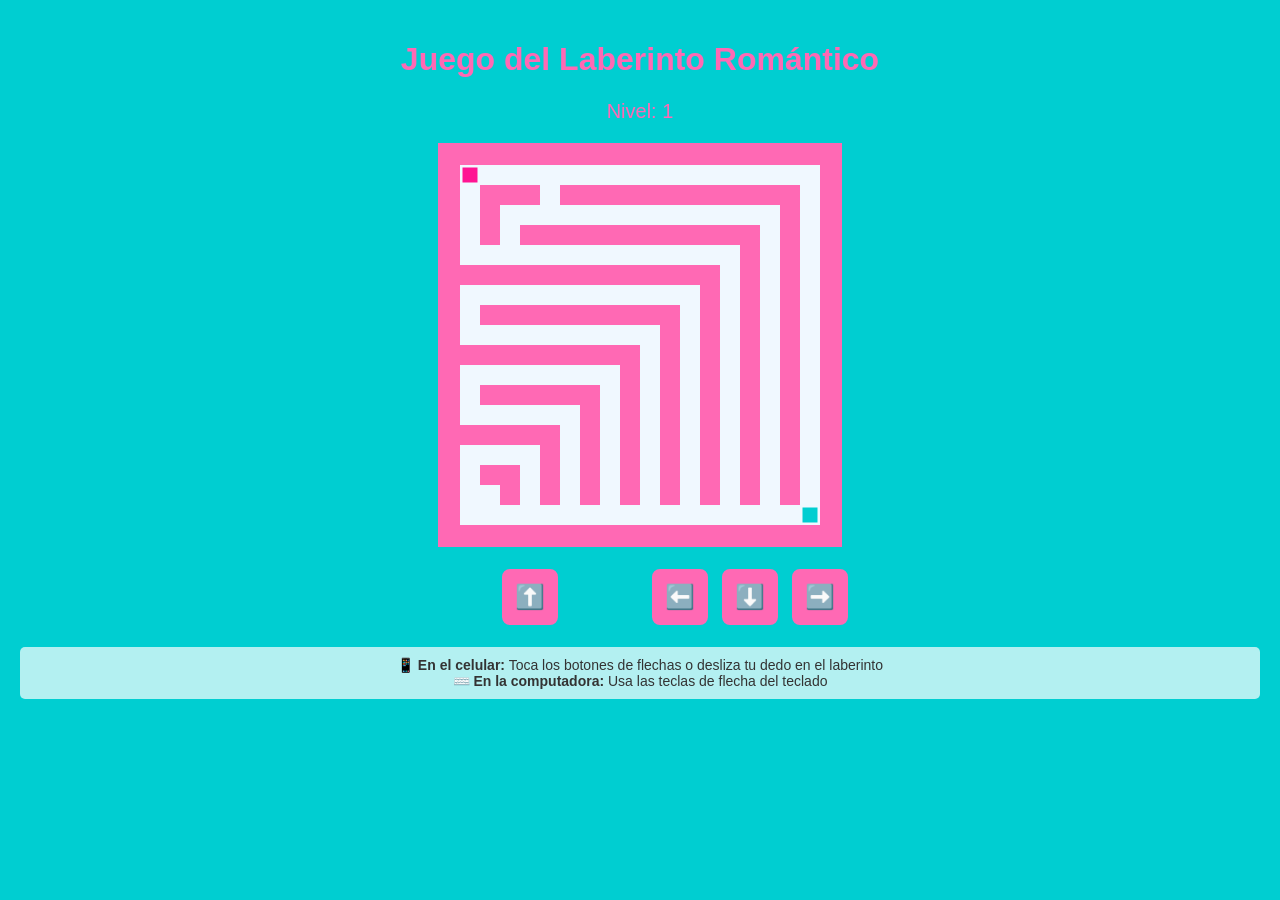
==== index.html @ 32aae43f "Agregar controles táctiles y gestos de swipe para móviles" ====
<!DOCTYPE html>
<html lang="es">
<head>
    <meta charset="UTF-8">
    <meta name="viewport" content="width=device-width, initial-scale=1.0">
    <title>Juego del Laberinto Romántico</title>
    <style>
        body {
            font-family: Arial, sans-serif;
            background-color: #00CED1; /* Turquesa */
            color: #FF69B4; /* Rosa */
            text-align: center;
            margin: 0;
            padding: 20px;
        }
        canvas {
            border: 2px solid #FF69B4; /* Rosa */
            background-color: #F0F8FF; /* Azul claro para contraste */
            display: block;
            margin: 20px auto;
            touch-action: none;
        }
        #message {
            display: none;
            position: fixed;
            top: 50%;
            left: 50%;
            transform: translate(-50%, -50%);
            background-color: #FF69B4; /* Rosa */
            color: #00CED1; /* Turquesa */
            padding: 40px;
            border-radius: 10px;
            font-size: 28px;
            z-index: 10;
            box-shadow: 0 0 20px rgba(0, 0, 0, 0.3);
        }
        #level {
            font-size: 20px;
            margin-bottom: 10px;
        }
        #controls {
            display: flex;
            justify-content: center;
            gap: 10px;
            margin-top: 20px;
            flex-wrap: wrap;
        }
        button {
            width: 60px;
            height: 60px;
            font-size: 24px;
            background-color: #FF69B4;
            color: #00CED1;
            border: 2px solid #00CED1;
            border-radius: 10px;
            cursor: pointer;
            font-weight: bold;
            transition: all 0.2s;
        }
        button:active {
            background-color: #FF1493;
            transform: scale(0.95);
        }
        button:hover {
            background-color: #FF1493;
        }
        .spacer {
            width: 60px;
        }
        #instructions {
            font-size: 14px;
            margin-top: 20px;
            color: #333;
            background-color: rgba(255, 255, 255, 0.7);
            padding: 10px;
            border-radius: 5px;
        }
    </style>
</head>
<body>
    <h1>Juego del Laberinto Romántico</h1>
    <div id="level">Nivel: 1</div>
    <canvas id="mazeCanvas" width="400" height="400"></canvas>
    
    <div id="controls">
        <div class="spacer"></div>
        <button id="upBtn">⬆️</button>
        <div class="spacer"></div>
        <br>
        <button id="leftBtn">⬅️</button>
        <button id="downBtn">⬇️</button>
        <button id="rightBtn">➡️</button>
    </div>
    
    <div id="instructions">
        📱 <strong>En el celular:</strong> Toca los botones de flechas o desliza tu dedo en el laberinto<br>
        ⌨️ <strong>En la computadora:</strong> Usa las teclas de flecha del teclado
    </div>
    
    <div id="message">¿Quieres ser mi enamorada?</div>

    <script>
        const canvas = document.getElementById('mazeCanvas');
        const ctx = canvas.getContext('2d');
        const levelDisplay = document.getElementById('level');
        const message = document.getElementById('message');

        const cellSize = 20;
        const playerSize = 15;
        let currentLevel = 0;
        let player = { x: 1, y: 1 };
        let goal = { x: 18, y: 18 };

        // Definir los laberintos (1 = pared, 0 = camino)
        const mazes = [
            // Nivel 1
            [
                [1,1,1,1,1,1,1,1,1,1,1,1,1,1,1,1,1,1,1,1],
                [1,0,0,0,0,0,0,0,0,0,0,0,0,0,0,0,0,0,0,1],
                [1,0,1,1,1,0,1,1,1,1,1,1,1,1,1,1,1,1,0,1],
                [1,0,1,0,0,0,0,0,0,0,0,0,0,0,0,0,0,1,0,1],
                [1,0,1,0,1,1,1,1,1,1,1,1,1,1,1,1,0,1,0,1],
                [1,0,0,0,0,0,0,0,0,0,0,0,0,0,0,1,0,1,0,1],
                [1,1,1,1,1,1,1,1,1,1,1,1,1,1,0,1,0,1,0,1],
                [1,0,0,0,0,0,0,0,0,0,0,0,0,1,0,1,0,1,0,1],
                [1,0,1,1,1,1,1,1,1,1,1,1,0,1,0,1,0,1,0,1],
                [1,0,0,0,0,0,0,0,0,0,0,1,0,1,0,1,0,1,0,1],
                [1,1,1,1,1,1,1,1,1,1,0,1,0,1,0,1,0,1,0,1],
                [1,0,0,0,0,0,0,0,0,1,0,1,0,1,0,1,0,1,0,1],
                [1,0,1,1,1,1,1,1,0,1,0,1,0,1,0,1,0,1,0,1],
                [1,0,0,0,0,0,0,1,0,1,0,1,0,1,0,1,0,1,0,1],
                [1,1,1,1,1,1,0,1,0,1,0,1,0,1,0,1,0,1,0,1],
                [1,0,0,0,0,1,0,1,0,1,0,1,0,1,0,1,0,1,0,1],
                [1,0,1,1,0,1,0,1,0,1,0,1,0,1,0,1,0,1,0,1],
                [1,0,0,1,0,1,0,1,0,1,0,1,0,1,0,1,0,1,0,1],
                [1,0,0,0,0,0,0,0,0,0,0,0,0,0,0,0,0,0,0,1],
                [1,1,1,1,1,1,1,1,1,1,1,1,1,1,1,1,1,1,1,1]
            ],
            // Nivel 2 (simplificado, puedes agregar más complejos)
            [
                [1,1,1,1,1,1,1,1,1,1,1,1,1,1,1,1,1,1,1,1],
                [1,0,0,0,0,0,0,0,0,0,0,0,0,0,0,0,0,0,0,1],
                [1,0,1,1,1,1,1,1,1,1,1,1,1,1,1,1,1,1,0,1],
                [1,0,0,0,0,0,0,0,0,0,0,0,0,0,0,0,0,1,0,1],
                [1,1,1,1,1,1,1,1,1,1,1,1,1,1,1,1,0,1,0,1],
                [1,0,0,0,0,0,0,0,0,0,0,0,0,0,0,1,0,1,0,1],
                [1,0,1,1,1,1,1,1,1,1,1,1,1,1,0,1,0,1,0,1],
                [1,0,0,0,0,0,0,0,0,0,0,0,0,1,0,1,0,1,0,1],
                [1,1,1,1,1,1,1,1,1,1,1,1,0,1,0,1,0,1,0,1],
                [1,0,0,0,0,0,0,0,0,0,0,1,0,1,0,1,0,1,0,1],
                [1,0,1,1,1,1,1,1,1,1,0,1,0,1,0,1,0,1,0,1],
                [1,0,0,0,0,0,0,0,0,1,0,1,0,1,0,1,0,1,0,1],
                [1,1,1,1,1,1,1,1,0,1,0,1,0,1,0,1,0,1,0,1],
                [1,0,0,0,0,0,0,1,0,1,0,1,0,1,0,1,0,1,0,1],
                [1,0,1,1,1,1,0,1,0,1,0,1,0,1,0,1,0,1,0,1],
                [1,0,0,0,0,1,0,1,0,1,0,1,0,1,0,1,0,1,0,1],
                [1,1,1,1,0,1,0,1,0,1,0,1,0,1,0,1,0,1,0,1],
                [1,0,0,1,0,1,0,1,0,1,0,1,0,1,0,1,0,1,0,1],
                [1,0,0,0,0,0,0,0,0,0,0,0,0,0,0,0,0,0,0,1],
                [1,1,1,1,1,1,1,1,1,1,1,1,1,1,1,1,1,1,1,1]
            ],
            // Nivel 3
            [
                [1,1,1,1,1,1,1,1,1,1,1,1,1,1,1,1,1,1,1,1],
                [1,0,0,0,0,0,0,0,0,0,0,0,0,0,0,0,0,0,0,1],
                [1,0,1,1,1,0,1,1,1,1,1,1,1,1,1,1,1,1,0,1],
                [1,0,1,0,0,0,0,0,0,0,0,0,0,0,0,0,0,1,0,1],
                [1,0,1,0,1,1,1,1,1,1,1,1,1,1,1,1,0,1,0,1],
                [1,0,0,0,0,0,0,0,0,0,0,0,0,0,0,1,0,1,0,1],
                [1,1,1,1,1,1,1,1,1,1,1,1,1,1,0,1,0,1,0,1],
                [1,0,0,0,0,0,0,0,0,0,0,0,0,1,0,1,0,1,0,1],
                [1,0,1,1,1,1,1,1,1,1,1,1,0,1,0,1,0,1,0,1],
                [1,0,0,0,0,0,0,0,0,0,0,1,0,1,0,1,0,1,0,1],
                [1,1,1,1,1,1,1,1,1,1,0,1,0,1,0,1,0,1,0,1],
                [1,0,0,0,0,0,0,0,0,1,0,1,0,1,0,1,0,1,0,1],
                [1,0,1,1,1,1,1,1,0,1,0,1,0,1,0,1,0,1,0,1],
                [1,0,0,0,0,0,0,1,0,1,0,1,0,1,0,1,0,1,0,1],
                [1,1,1,1,1,1,0,1,0,1,0,1,0,1,0,1,0,1,0,1],
                [1,0,0,0,0,1,0,1,0,1,0,1,0,1,0,1,0,1,0,1],
                [1,0,1,1,0,1,0,1,0,1,0,1,0,1,0,1,0,1,0,1],
                [1,0,0,1,0,1,0,1,0,1,0,1,0,1,0,1,0,1,0,1],
                [1,0,0,0,0,0,0,0,0,0,0,0,0,0,0,0,0,0,0,1],
                [1,1,1,1,1,1,1,1,1,1,1,1,1,1,1,1,1,1,1,1]
            ],
            // Nivel 4
            [
                [1,1,1,1,1,1,1,1,1,1,1,1,1,1,1,1,1,1,1,1],
                [1,0,0,0,0,0,0,0,0,0,0,0,0,0,0,0,0,0,0,1],
                [1,0,1,1,1,1,1,1,1,1,1,1,1,1,1,1,1,1,0,1],
                [1,0,0,0,0,0,0,0,0,0,0,0,0,0,0,0,0,1,0,1],
                [1,1,1,1,1,1,1,1,1,1,1,1,1,1,1,1,0,1,0,1],
                [1,0,0,0,0,0,0,0,0,0,0,0,0,0,0,1,0,1,0,1],
                [1,0,1,1,1,1,1,1,1,1,1,1,1,1,0,1,0,1,0,1],
                [1,0,0,0,0,0,0,0,0,0,0,0,0,1,0,1,0,1,0,1],
                [1,1,1,1,1,1,1,1,1,1,1,1,0,1,0,1,0,1,0,1],
                [1,0,0,0,0,0,0,0,0,0,0,1,0,1,0,1,0,1,0,1],
                [1,0,1,1,1,1,1,1,1,1,0,1,0,1,0,1,0,1,0,1],
                [1,0,0,0,0,0,0,0,0,1,0,1,0,1,0,1,0,1,0,1],
                [1,1,1,1,1,1,1,1,0,1,0,1,0,1,0,1,0,1,0,1],
                [1,0,0,0,0,0,0,1,0,1,0,1,0,1,0,1,0,1,0,1],
                [1,0,1,1,1,1,0,1,0,1,0,1,0,1,0,1,0,1,0,1],
                [1,0,0,0,0,1,0,1,0,1,0,1,0,1,0,1,0,1,0,1],
                [1,1,1,1,0,1,0,1,0,1,0,1,0,1,0,1,0,1,0,1],
                [1,0,0,1,0,1,0,1,0,1,0,1,0,1,0,1,0,1,0,1],
                [1,0,0,0,0,0,0,0,0,0,0,0,0,0,0,0,0,0,0,1],
                [1,1,1,1,1,1,1,1,1,1,1,1,1,1,1,1,1,1,1,1]
            ],
            // Nivel 5
            [
                [1,1,1,1,1,1,1,1,1,1,1,1,1,1,1,1,1,1,1,1],
                [1,0,0,0,0,0,0,0,0,0,0,0,0,0,0,0,0,0,0,1],
                [1,0,1,1,1,0,1,1,1,1,1,1,1,1,1,1,1,1,0,1],
                [1,0,1,0,0,0,0,0,0,0,0,0,0,0,0,0,0,1,0,1],
                [1,0,1,0,1,1,1,1,1,1,1,1,1,1,1,1,0,1,0,1],
                [1,0,0,0,0,0,0,0,0,0,0,0,0,0,0,1,0,1,0,1],
                [1,1,1,1,1,1,1,1,1,1,1,1,1,1,0,1,0,1,0,1],
                [1,0,0,0,0,0,0,0,0,0,0,0,0,1,0,1,0,1,0,1],
                [1,0,1,1,1,1,1,1,1,1,1,1,0,1,0,1,0,1,0,1],
                [1,0,0,0,0,0,0,0,0,0,0,1,0,1,0,1,0,1,0,1],
                [1,1,1,1,1,1,1,1,1,1,0,1,0,1,0,1,0,1,0,1],
                [1,0,0,0,0,0,0,0,0,1,0,1,0,1,0,1,0,1,0,1],
                [1,0,1,1,1,1,1,1,0,1,0,1,0,1,0,1,0,1,0,1],
                [1,0,0,0,0,0,0,1,0,1,0,1,0,1,0,1,0,1,0,1],
                [1,1,1,1,1,1,0,1,0,1,0,1,0,1,0,1,0,1,0,1],
                [1,0,0,0,0,1,0,1,0,1,0,1,0,1,0,1,0,1,0,1],
                [1,0,1,1,0,1,0,1,0,1,0,1,0,1,0,1,0,1,0,1],
                [1,0,0,1,0,1,0,1,0,1,0,1,0,1,0,1,0,1,0,1],
                [1,0,0,0,0,0,0,0,0,0,0,0,0,0,0,0,0,0,0,1],
                [1,1,1,1,1,1,1,1,1,1,1,1,1,1,1,1,1,1,1,1]
            ]
        ];

        function drawMaze() {
            ctx.clearRect(0, 0, canvas.width, canvas.height);
            for (let y = 0; y < 20; y++) {
                for (let x = 0; x < 20; x++) {
                    if (mazes[currentLevel][y][x] === 1) {
                        ctx.fillStyle = '#FF69B4'; // Rosa para paredes
                        ctx.fillRect(x * cellSize, y * cellSize, cellSize, cellSize);
                    }
                }
            }
            // Dibujar jugador
            ctx.fillStyle = '#FF1493'; // Rosa más oscuro para jugador
            ctx.fillRect(player.x * cellSize + 2.5, player.y * cellSize + 2.5, playerSize, playerSize);
            // Dibujar meta
            ctx.fillStyle = '#00CED1'; // Turquesa para meta
            ctx.fillRect(goal.x * cellSize + 2.5, goal.y * cellSize + 2.5, playerSize, playerSize);
        }

        function checkCollision(x, y) {
            return mazes[currentLevel][y][x] === 1;
        }

        function movePlayer(dx, dy) {
            const newX = player.x + dx;
            const newY = player.y + dy;
            if (newX >= 0 && newX < 20 && newY >= 0 && newY < 20 && !checkCollision(newX, newY)) {
                player.x = newX;
                player.y = newY;
                if (player.x === goal.x && player.y === goal.y) {
                    if (currentLevel < 4) {
                        currentLevel++;
                        levelDisplay.textContent = `Nivel: ${currentLevel + 1}`;
                        player = { x: 1, y: 1 };
                    } else {
                        message.style.display = 'block';
                    }
                }
                drawMaze();
            }
        }

        document.addEventListener('keydown', (e) => {
            switch (e.key) {
                case 'ArrowUp':
                    movePlayer(0, -1);
                    break;
                case 'ArrowDown':
                    movePlayer(0, 1);
                    break;
                case 'ArrowLeft':
                    movePlayer(-1, 0);
                    break;
                case 'ArrowRight':
                    movePlayer(1, 0);
                    break;
            }
        });

        // Botones de control táctil
        document.getElementById('upBtn').addEventListener('click', () => movePlayer(0, -1));
        document.getElementById('downBtn').addEventListener('click', () => movePlayer(0, 1));
        document.getElementById('leftBtn').addEventListener('click', () => movePlayer(-1, 0));
        document.getElementById('rightBtn').addEventListener('click', () => movePlayer(1, 0));

        // Detectar gestos de deslizamiento (swipe) en el canvas
        let touchStartX = 0;
        let touchStartY = 0;

        canvas.addEventListener('touchstart', (e) => {
            touchStartX = e.touches[0].clientX;
            touchStartY = e.touches[0].clientY;
        });

        canvas.addEventListener('touchend', (e) => {
            const touchEndX = e.changedTouches[0].clientX;
            const touchEndY = e.changedTouches[0].clientY;
            
            const deltaX = touchEndX - touchStartX;
            const deltaY = touchEndY - touchStartY;
            
            // Determinar dirección del swipe (umbral mínimo de 30 píxeles)
            const threshold = 30;
            
            if (Math.abs(deltaX) > Math.abs(deltaY)) {
                // Movimiento horizontal
                if (deltaX > threshold) {
                    movePlayer(1, 0); // Derecha
                } else if (deltaX < -threshold) {
                    movePlayer(-1, 0); // Izquierda
                }
            } else {
                // Movimiento vertical
                if (deltaY > threshold) {
                    movePlayer(0, 1); // Abajo
                } else if (deltaY < -threshold) {
                    movePlayer(0, -1); // Arriba
                }
            }
        });

        drawMaze();
    </script>
</body>
</html>
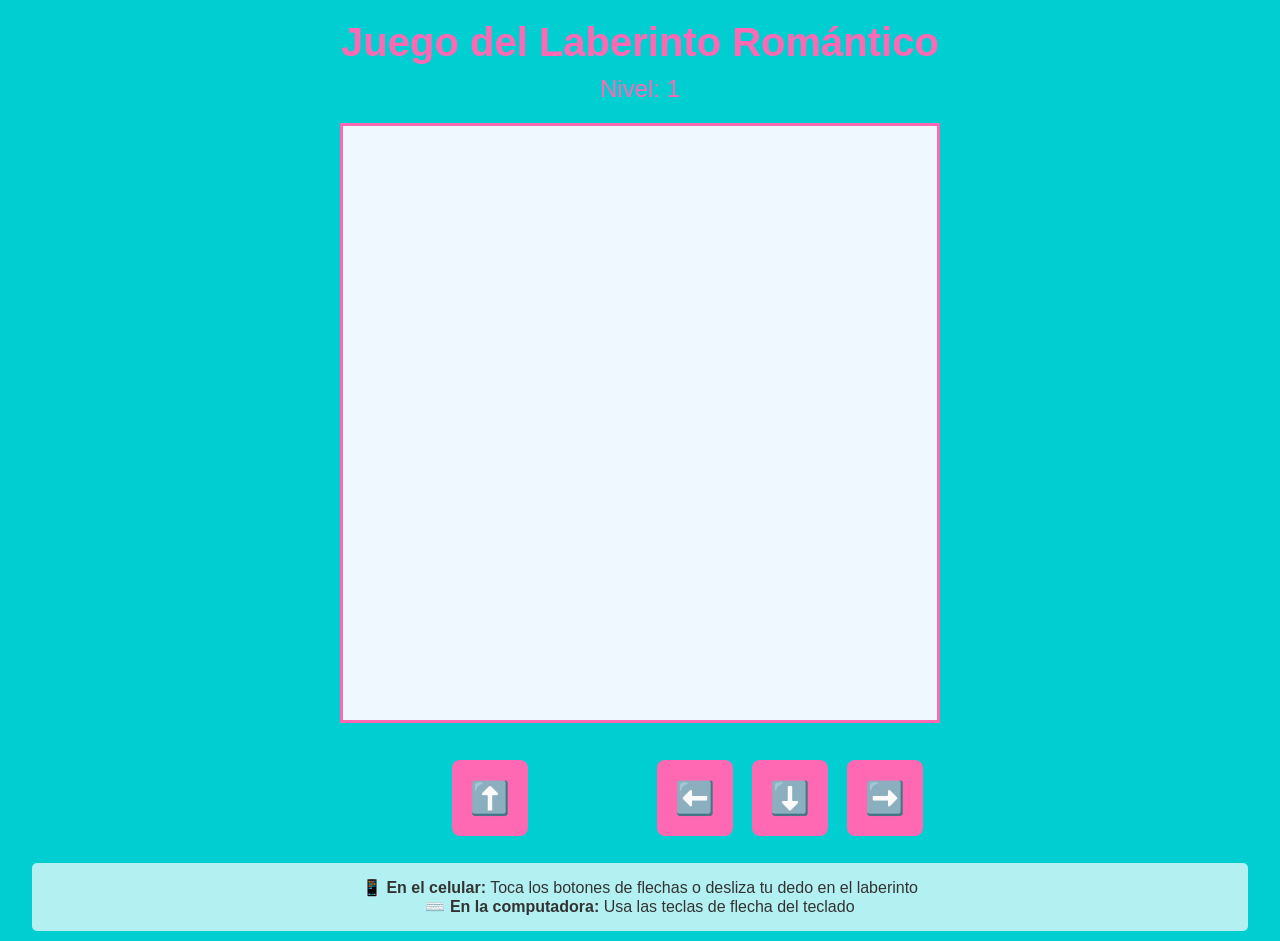
==== commit 3e59c426: "Hacer el juego completamente responsivo para cualquier tamaño de pantalla" ====
--- a/index.html
+++ b/index.html
@@ -5,20 +5,47 @@
     <meta name="viewport" content="width=device-width, initial-scale=1.0">
     <title>Juego del Laberinto Romántico</title>
     <style>
+        * {
+            box-sizing: border-box;
+        }
         body {
             font-family: Arial, sans-serif;
             background-color: #00CED1; /* Turquesa */
             color: #FF69B4; /* Rosa */
             text-align: center;
             margin: 0;
-            padding: 20px;
+            padding: 10px;
+            min-height: 100vh;
+            display: flex;
+            flex-direction: column;
+            align-items: center;
+        }
+        h1 {
+            font-size: clamp(24px, 5vw, 40px);
+            margin: 10px 0;
+        }
+        #level {
+            font-size: clamp(16px, 4vw, 24px);
+            margin-bottom: 10px;
         }
         canvas {
-            border: 2px solid #FF69B4; /* Rosa */
+            border: 3px solid #FF69B4; /* Rosa */
             background-color: #F0F8FF; /* Azul claro para contraste */
             display: block;
-            margin: 20px auto;
+            margin: 10px auto;
             touch-action: none;
+            max-width: 95vw;
+            max-height: 70vh;
+            width: 100%;
+            height: auto;
+            aspect-ratio: 1;
+        }
+        #gameContainer {
+            display: flex;
+            flex-direction: column;
+            align-items: center;
+            width: 100%;
+            gap: 15px;
         }
         #message {
             display: none;
@@ -28,27 +55,25 @@
             transform: translate(-50%, -50%);
             background-color: #FF69B4; /* Rosa */
             color: #00CED1; /* Turquesa */
-            padding: 40px;
+            padding: clamp(20px, 5vw, 50px);
             border-radius: 10px;
-            font-size: 28px;
+            font-size: clamp(20px, 5vw, 36px);
             z-index: 10;
             box-shadow: 0 0 20px rgba(0, 0, 0, 0.3);
-        }
-        #level {
-            font-size: 20px;
-            margin-bottom: 10px;
+            max-width: 90vw;
         }
         #controls {
             display: flex;
             justify-content: center;
-            gap: 10px;
-            margin-top: 20px;
+            gap: clamp(5px, 2vw, 15px);
+            margin-top: 10px;
             flex-wrap: wrap;
+            width: 100%;
         }
         button {
-            width: 60px;
-            height: 60px;
-            font-size: 24px;
+            width: clamp(40px, 12vw, 80px);
+            height: clamp(40px, 12vw, 80px);
+            font-size: clamp(16px, 5vw, 32px);
             background-color: #FF69B4;
             color: #00CED1;
             border: 2px solid #00CED1;
@@ -65,39 +90,100 @@
             background-color: #FF1493;
         }
         .spacer {
-            width: 60px;
+            width: clamp(40px, 12vw, 80px);
         }
         #instructions {
-            font-size: 14px;
-            margin-top: 20px;
+            font-size: clamp(12px, 3vw, 16px);
+            margin-top: 10px;
             color: #333;
             background-color: rgba(255, 255, 255, 0.7);
-            padding: 10px;
+            padding: clamp(8px, 2vw, 15px);
             border-radius: 5px;
+            width: 100%;
+            max-width: 95vw;
+        }
+        #responseButtons {
+            display: flex;
+            gap: clamp(10px, 3vw, 25px);
+            justify-content: center;
+            margin-top: 20px;
+            flex-wrap: wrap;
+        }
+        .responseBtn {
+            width: clamp(90px, 25vw, 150px);
+            height: clamp(40px, 10vw, 60px);
+            font-size: clamp(14px, 4vw, 20px);
+            background-color: #00CED1;
+            color: #FF69B4;
+            border: 3px solid #FF69B4;
+            border-radius: 10px;
+            cursor: pointer;
+            font-weight: bold;
+            transition: all 0.3s;
+        }
+        .responseBtn:hover {
+            background-color: #FF69B4;
+            color: #00CED1;
+            transform: scale(1.05);
+        }
+        .responseBtn:active {
+            transform: scale(0.95);
+        }
+        #finalMessage {
+            font-size: clamp(24px, 6vw, 40px);
+            margin-bottom: 20px;
+            font-weight: bold;
+        }
+        .overlay {
+            position: fixed;
+            top: 0;
+            left: 0;
+            width: 100%;
+            height: 100%;
+            background-color: rgba(0, 0, 0, 0.5);
+            z-index: 9;
+            display: none;
+        }
+        @media (max-width: 480px) {
+            body {
+                padding: 5px;
+            }
+            h1 {
+                margin: 5px 0;
+            }
         }
     </style>
 </head>
 <body>
     <h1>Juego del Laberinto Romántico</h1>
     <div id="level">Nivel: 1</div>
-    <canvas id="mazeCanvas" width="400" height="400"></canvas>
+    <div id="gameContainer">
+        <canvas id="mazeCanvas"></canvas>
     
-    <div id="controls">
-        <div class="spacer"></div>
-        <button id="upBtn">⬆️</button>
-        <div class="spacer"></div>
-        <br>
-        <button id="leftBtn">⬅️</button>
-        <button id="downBtn">⬇️</button>
-        <button id="rightBtn">➡️</button>
+        <div id="controls">
+            <div class="spacer"></div>
+            <button id="upBtn">⬆️</button>
+            <div class="spacer"></div>
+            <br>
+            <button id="leftBtn">⬅️</button>
+            <button id="downBtn">⬇️</button>
+            <button id="rightBtn">➡️</button>
+        </div>
+        
+        <div id="instructions">
+            📱 <strong>En el celular:</strong> Toca los botones de flechas o desliza tu dedo en el laberinto<br>
+            ⌨️ <strong>En la computadora:</strong> Usa las teclas de flecha del teclado
+        </div>
     </div>
     
-    <div id="instructions">
-        📱 <strong>En el celular:</strong> Toca los botones de flechas o desliza tu dedo en el laberinto<br>
-        ⌨️ <strong>En la computadora:</strong> Usa las teclas de flecha del teclado
+    <div id="overlay" class="overlay"></div>
+    <div id="message">
+        <div id="finalMessage">¿Quieres ser mi enamorada?</div>
+        <div id="responseButtons">
+            <button class="responseBtn" id="yesBtn">❤️ Sí</button>
+            <button class="responseBtn" id="noBtn">💔 No</button>
+        </div>
     </div>
-    
-    <div id="message">¿Quieres ser mi enamorada?</div>
 
     <script>
         const canvas = document.getElementById('mazeCanvas');
@@ -105,11 +191,35 @@
         const levelDisplay = document.getElementById('level');
         const message = document.getElementById('message');
 
-        const cellSize = 20;
-        const playerSize = 15;
+        let canvasSize = 400;
+        let cellSize = 20;
+        let playerSize = 15;
         let currentLevel = 0;
         let player = { x: 1, y: 1 };
         let goal = { x: 18, y: 18 };
+
+        // Función para redimensionar el canvas según la pantalla
+        function resizeCanvas() {
+            const maxWidth = Math.min(window.innerWidth - 40, window.innerHeight * 0.7);
+            canvasSize = Math.max(200, Math.min(maxWidth, 600));
+            
+            // Calcula nuevos tamaños basados en el tamaño del canvas
+            cellSize = Math.floor(canvasSize / 20);
+            playerSize = Math.floor(cellSize * 0.75);
+            
+            canvas.width = canvasSize;
+            canvas.height = canvasSize;
+            canvas.style.width = canvasSize + 'px';
+            canvas.style.height = canvasSize + 'px';
+            
+            drawMaze();
+        }
+
+        // Redimensionar al cargar
+        resizeCanvas();
+
+        // Redimensionar cuando cambia el tamaño de la ventana
+        window.addEventListener('resize', resizeCanvas);
 
         // Definir los laberintos (1 = pared, 0 = camino)
         const mazes = [
@@ -330,7 +440,24 @@
             }
         });
 
-        drawMaze();
+        // Manejar respuestas de la pregunta
+        document.getElementById('yesBtn').addEventListener('click', () => {
+            const finalMessage = document.getElementById('finalMessage');
+            finalMessage.textContent = '¡Claro que sí! 💕';
+            finalMessage.style.color = '#00CED1';
+            document.getElementById('responseButtons').style.display = 'none';
+            document.getElementById('overlay').style.display = 'block';
+            message.style.display = 'block';
+        });
+
+        document.getElementById('noBtn').addEventListener('click', () => {
+            const finalMessage = document.getElementById('finalMessage');
+            finalMessage.textContent = 'Está bien... 💔';
+            finalMessage.style.color = '#00CED1';
+            document.getElementById('responseButtons').style.display = 'none';
+            document.getElementById('overlay').style.display = 'block';
+            message.style.display = 'block';
+        });
     </script>
 </body>
 </html>
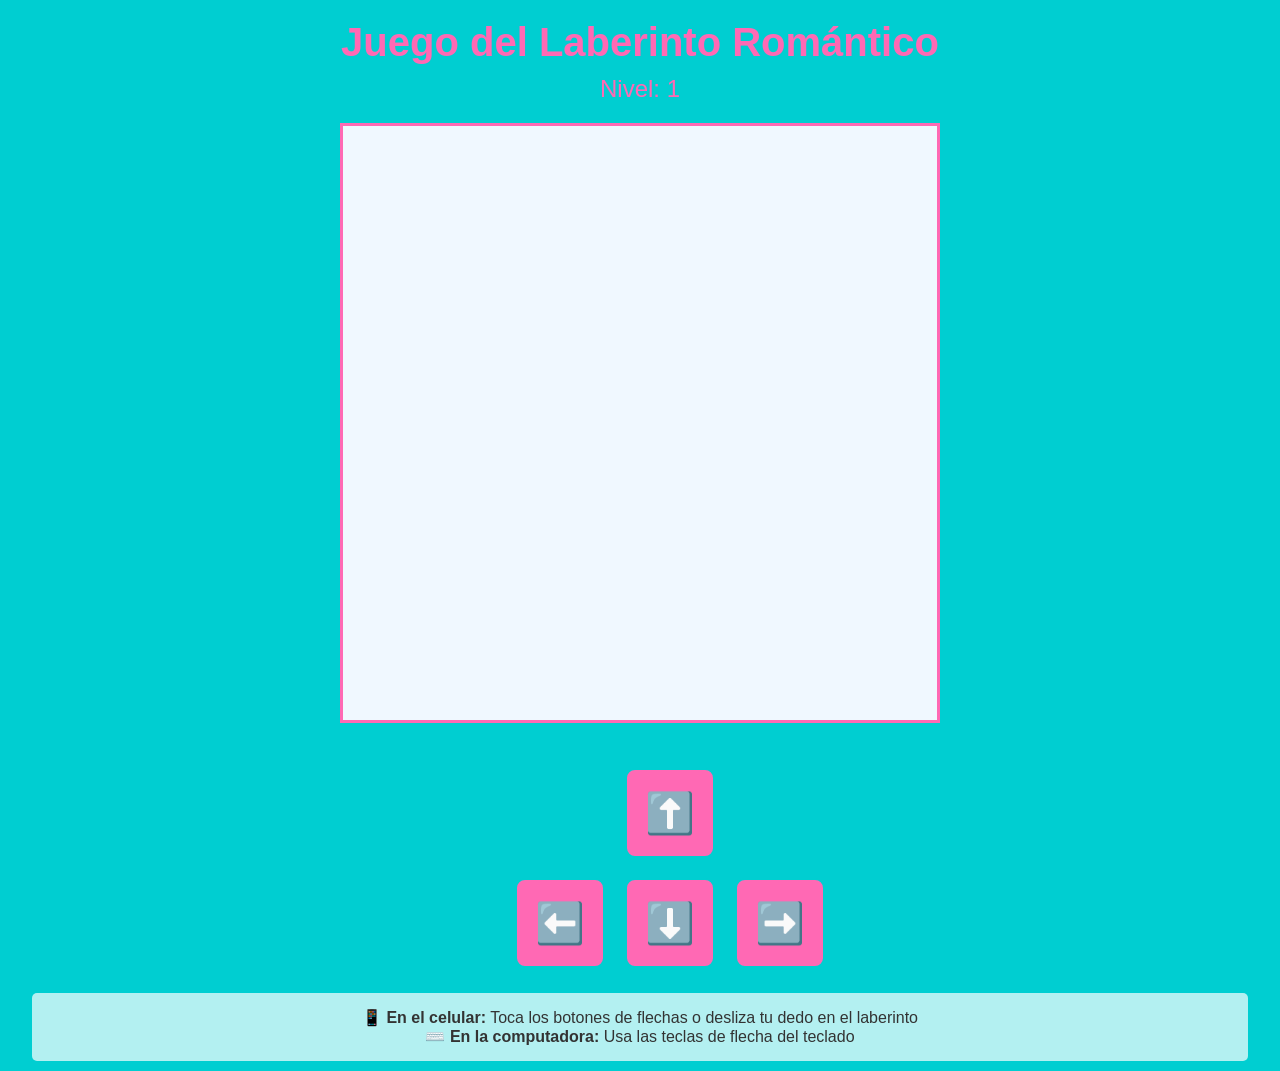
==== commit 63574432: "Mejorar diseño de controles con CSS Grid en forma de cruz" ====
--- a/index.html
+++ b/index.html
@@ -63,17 +63,18 @@
             max-width: 90vw;
         }
         #controls {
-            display: flex;
-            justify-content: center;
-            gap: clamp(5px, 2vw, 15px);
-            margin-top: 10px;
-            flex-wrap: wrap;
-            width: 100%;
+            display: grid;
+            grid-template-columns: repeat(3, 1fr);
+            gap: clamp(10px, 2vw, 20px);
+            margin-top: 20px;
+            max-width: 250px;
+            margin-left: auto;
+            margin-right: auto;
         }
         button {
-            width: clamp(40px, 12vw, 80px);
-            height: clamp(40px, 12vw, 80px);
-            font-size: clamp(16px, 5vw, 32px);
+            width: clamp(50px, 15vw, 90px);
+            height: clamp(50px, 15vw, 90px);
+            font-size: clamp(18px, 6vw, 40px);
             background-color: #FF69B4;
             color: #00CED1;
             border: 2px solid #00CED1;
@@ -89,8 +90,21 @@
         button:hover {
             background-color: #FF1493;
         }
-        .spacer {
-            width: clamp(40px, 12vw, 80px);
+        #upBtn {
+            grid-column: 2;
+            grid-row: 1;
+        }
+        #leftBtn {
+            grid-column: 1;
+            grid-row: 2;
+        }
+        #downBtn {
+            grid-column: 2;
+            grid-row: 2;
+        }
+        #rightBtn {
+            grid-column: 3;
+            grid-row: 2;
         }
         #instructions {
             font-size: clamp(12px, 3vw, 16px);
@@ -161,10 +175,7 @@
         <canvas id="mazeCanvas"></canvas>
     
         <div id="controls">
-            <div class="spacer"></div>
             <button id="upBtn">⬆️</button>
-            <div class="spacer"></div>
-            <br>
             <button id="leftBtn">⬅️</button>
             <button id="downBtn">⬇️</button>
             <button id="rightBtn">➡️</button>
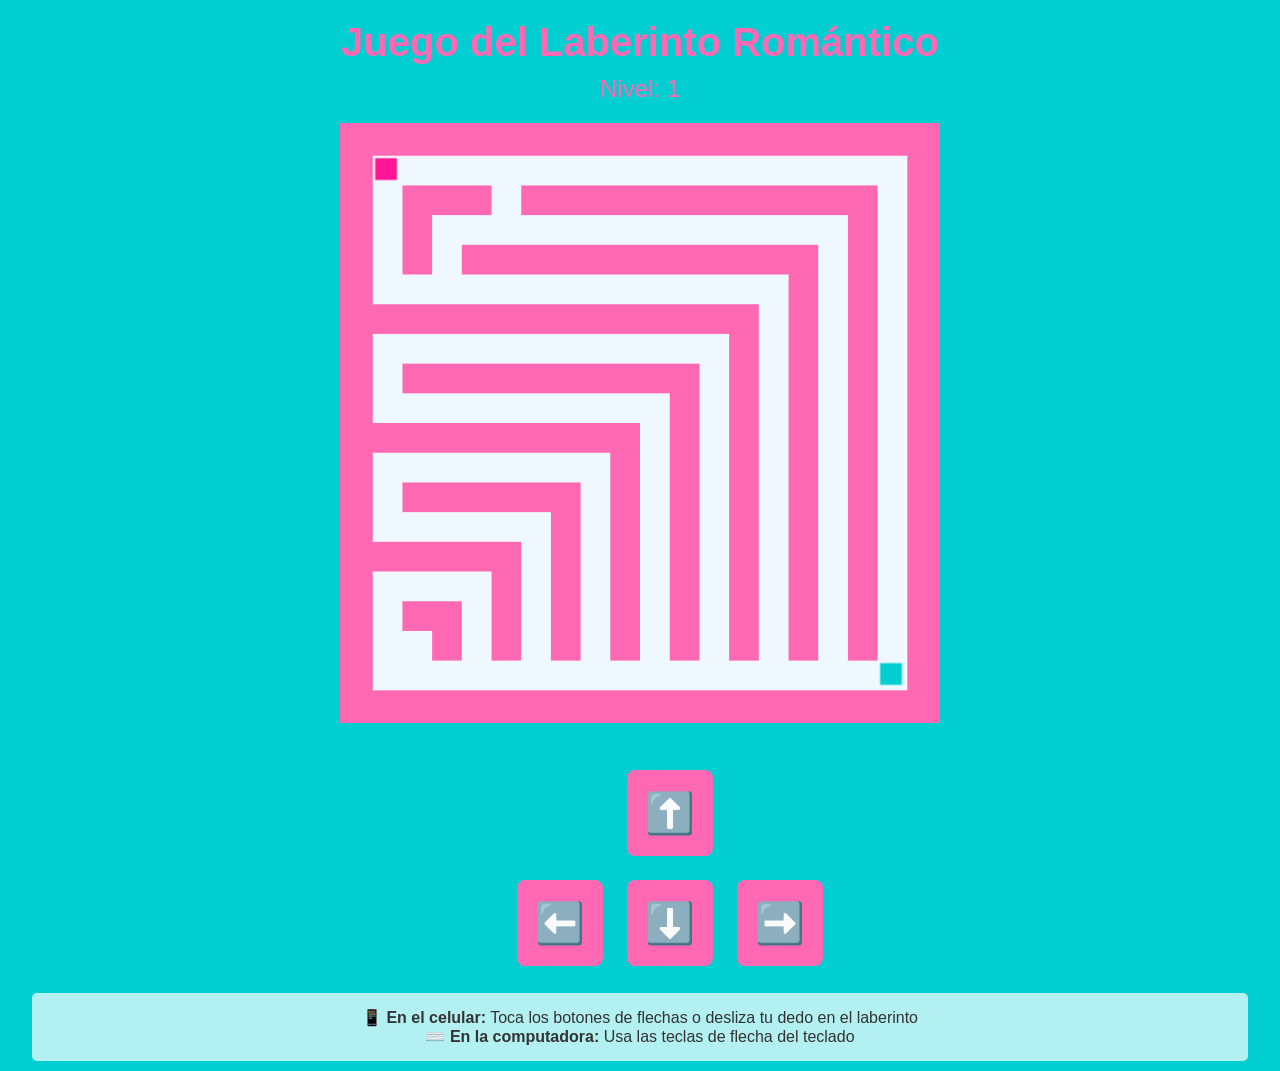
==== commit 702071a9: "Arreglar el orden de ejecución para que se dibuje el laberinto correctamente" ====
--- a/index.html
+++ b/index.html
@@ -222,15 +222,10 @@
             canvas.height = canvasSize;
             canvas.style.width = canvasSize + 'px';
             canvas.style.height = canvasSize + 'px';
-            
-            drawMaze();
-        }
-
-        // Redimensionar al cargar
+        }
+
+        // No dibujar aún, solo redimensionar
         resizeCanvas();
-
-        // Redimensionar cuando cambia el tamaño de la ventana
-        window.addEventListener('resize', resizeCanvas);
 
         // Definir los laberintos (1 = pared, 0 = camino)
         const mazes = [
@@ -469,6 +464,15 @@
             document.getElementById('overlay').style.display = 'block';
             message.style.display = 'block';
         });
+
+        // Dibujar el laberinto al cargar
+        drawMaze();
+
+        // Redimensionar cuando cambia el tamaño de la ventana
+        window.addEventListener('resize', () => {
+            resizeCanvas();
+            drawMaze();
+        });
     </script>
 </body>
 </html>
